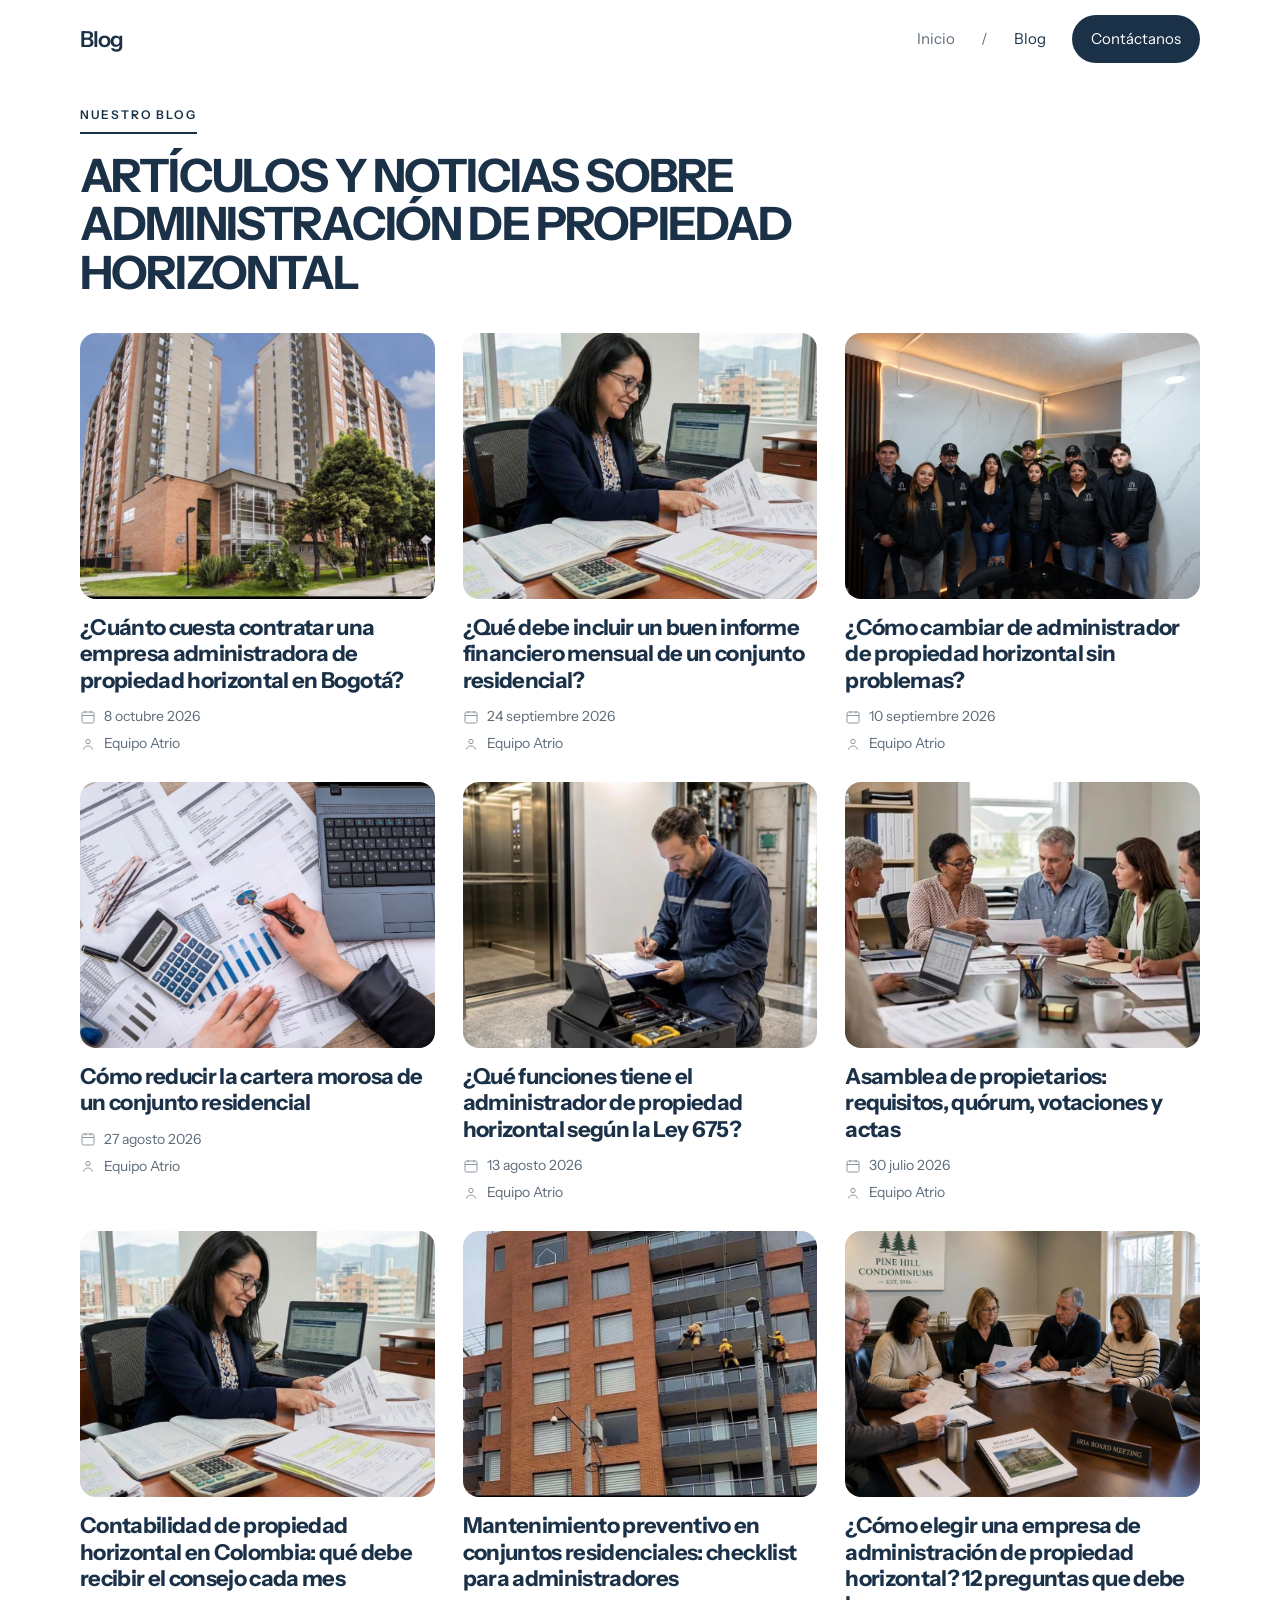
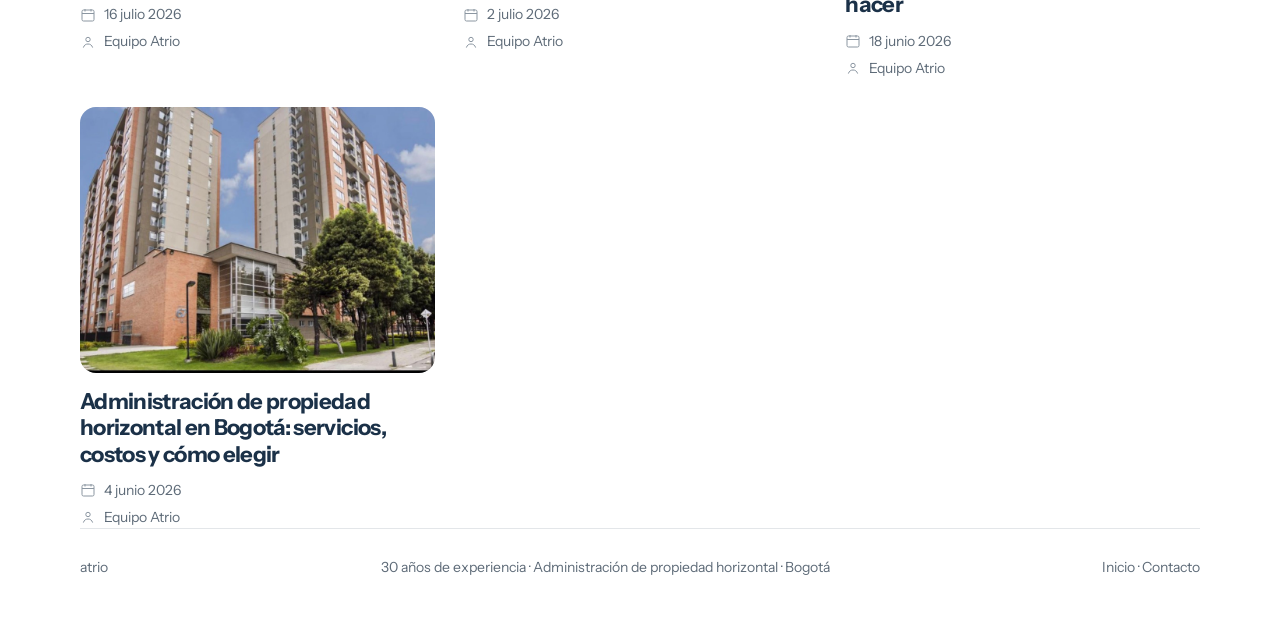
==== blog/index.html @ 2900a457 "Publica la landing comercial de Atrio." ====
<!doctype html>
<html lang="es">
	<head>
		<meta charset="utf-8" />
		<meta name="viewport" content="width=device-width, initial-scale=1" />
		<meta name="robots" content="noindex" />
		<meta
			name="description"
			content="Artículos de Atrio sobre administración y contabilidad de propiedad horizontal."
		/>
		<title>Blog — Atrio</title>
		<link rel="icon" href="../favicon.svg" />
		<link rel="preconnect" href="https://fonts.googleapis.com" />
		<link rel="preconnect" href="https://fonts.gstatic.com" crossorigin />
		<link
			href="https://fonts.googleapis.com/css2?family=Instrument+Sans:wght@400;500;600;700&family=Newsreader:opsz,wght@6..72,400;6..72,500&display=swap"
			rel="stylesheet"
		/>
		<link rel="stylesheet" href="../css/site.css" />
	</head>
	<body>
		<div class="shell">
			<header class="top">
				<div class="top-bar">
					<a class="mark" href="../index.html">Blog</a>
					<button class="nav-toggle" type="button" aria-expanded="false" aria-controls="nav">Menú</button>
				</div>
				<nav class="nav" id="nav" aria-label="Principal">
					<a href="../index.html">Inicio</a>
					<span aria-hidden="true">/</span>
					<a href="index.html" aria-current="page">Blog</a>
					<a class="btn btn-navy" href="../contacto.html">Contáctanos</a>
				</nav>
			</header>

			<p class="blog-kicker">Nuestro blog</p>
			<h1 class="blog-title">Artículos y noticias sobre administración de propiedad horizontal</h1>

			<div class="post-grid">
				<a class="post" href="cuanto-cuesta-administradora-bogota.html">
					<img src="../img/edificios.jpg" alt="Conjunto residencial en Bogotá" />
					<h2>¿Cuánto cuesta contratar una empresa administradora de propiedad horizontal en Bogotá?</h2>
					<p class="post-meta">
						<span>
							<svg width="16" height="16" viewBox="0 0 16 16" fill="none" aria-hidden="true"><rect x="2" y="3" width="12" height="11" rx="1.5" stroke="currentColor"/><path d="M2 6.5h12M5 2v2.5M11 2v2.5" stroke="currentColor"/></svg>
							8 octubre 2026
						</span>
						<span>
							<svg width="16" height="16" viewBox="0 0 16 16" fill="none" aria-hidden="true"><circle cx="8" cy="5.5" r="2.2" stroke="currentColor"/><path d="M3.5 13.2c.7-2.2 2.3-3.2 4.5-3.2s3.8 1 4.5 3.2" stroke="currentColor" stroke-linecap="round"/></svg>
							Equipo Atrio
						</span>
					</p>
				</a>
				<a class="post" href="informe-financiero-mensual.html">
					<img src="../img/contadora.jpg" alt="Revisión de estados financieros" />
					<h2>¿Qué debe incluir un buen informe financiero mensual de un conjunto residencial?</h2>
					<p class="post-meta">
						<span>
							<svg width="16" height="16" viewBox="0 0 16 16" fill="none" aria-hidden="true"><rect x="2" y="3" width="12" height="11" rx="1.5" stroke="currentColor"/><path d="M2 6.5h12M5 2v2.5M11 2v2.5" stroke="currentColor"/></svg>
							24 septiembre 2026
						</span>
						<span>
							<svg width="16" height="16" viewBox="0 0 16 16" fill="none" aria-hidden="true"><circle cx="8" cy="5.5" r="2.2" stroke="currentColor"/><path d="M3.5 13.2c.7-2.2 2.3-3.2 4.5-3.2s3.8 1 4.5 3.2" stroke="currentColor" stroke-linecap="round"/></svg>
							Equipo Atrio
						</span>
					</p>
				</a>
				<a class="post" href="cambiar-de-administrador.html">
					<img src="../equipo.jpg" alt="Equipo de Atrio" />
					<h2>¿Cómo cambiar de administrador de propiedad horizontal sin problemas?</h2>
					<p class="post-meta">
						<span>
							<svg width="16" height="16" viewBox="0 0 16 16" fill="none" aria-hidden="true"><rect x="2" y="3" width="12" height="11" rx="1.5" stroke="currentColor"/><path d="M2 6.5h12M5 2v2.5M11 2v2.5" stroke="currentColor"/></svg>
							10 septiembre 2026
						</span>
						<span>
							<svg width="16" height="16" viewBox="0 0 16 16" fill="none" aria-hidden="true"><circle cx="8" cy="5.5" r="2.2" stroke="currentColor"/><path d="M3.5 13.2c.7-2.2 2.3-3.2 4.5-3.2s3.8 1 4.5 3.2" stroke="currentColor" stroke-linecap="round"/></svg>
							Equipo Atrio
						</span>
					</p>
				</a>
				<a class="post" href="reducir-cartera-morosa.html">
					<img src="../img/cuentas.jpg" alt="Presupuesto, cartera y cuentas del conjunto" />
					<h2>Cómo reducir la cartera morosa de un conjunto residencial</h2>
					<p class="post-meta">
						<span>
							<svg width="16" height="16" viewBox="0 0 16 16" fill="none" aria-hidden="true"><rect x="2" y="3" width="12" height="11" rx="1.5" stroke="currentColor"/><path d="M2 6.5h12M5 2v2.5M11 2v2.5" stroke="currentColor"/></svg>
							27 agosto 2026
						</span>
						<span>
							<svg width="16" height="16" viewBox="0 0 16 16" fill="none" aria-hidden="true"><circle cx="8" cy="5.5" r="2.2" stroke="currentColor"/><path d="M3.5 13.2c.7-2.2 2.3-3.2 4.5-3.2s3.8 1 4.5 3.2" stroke="currentColor" stroke-linecap="round"/></svg>
							Equipo Atrio
						</span>
					</p>
				</a>
				<a class="post" href="funciones-del-administrador.html">
					<img src="../img/ascensor.jpg" alt="Seguimiento técnico de las zonas comunes" />
					<h2>¿Qué funciones tiene el administrador de propiedad horizontal según la Ley 675?</h2>
					<p class="post-meta">
						<span>
							<svg width="16" height="16" viewBox="0 0 16 16" fill="none" aria-hidden="true"><rect x="2" y="3" width="12" height="11" rx="1.5" stroke="currentColor"/><path d="M2 6.5h12M5 2v2.5M11 2v2.5" stroke="currentColor"/></svg>
							13 agosto 2026
						</span>
						<span>
							<svg width="16" height="16" viewBox="0 0 16 16" fill="none" aria-hidden="true"><circle cx="8" cy="5.5" r="2.2" stroke="currentColor"/><path d="M3.5 13.2c.7-2.2 2.3-3.2 4.5-3.2s3.8 1 4.5 3.2" stroke="currentColor" stroke-linecap="round"/></svg>
							Equipo Atrio
						</span>
					</p>
				</a>
				<a class="post" href="asamblea-de-propietarios.html">
					<img src="../img/consejo.jpg" alt="Reunión del consejo de administración" />
					<h2>Asamblea de propietarios: requisitos, quórum, votaciones y actas</h2>
					<p class="post-meta">
						<span>
							<svg width="16" height="16" viewBox="0 0 16 16" fill="none" aria-hidden="true"><rect x="2" y="3" width="12" height="11" rx="1.5" stroke="currentColor"/><path d="M2 6.5h12M5 2v2.5M11 2v2.5" stroke="currentColor"/></svg>
							30 julio 2026
						</span>
						<span>
							<svg width="16" height="16" viewBox="0 0 16 16" fill="none" aria-hidden="true"><circle cx="8" cy="5.5" r="2.2" stroke="currentColor"/><path d="M3.5 13.2c.7-2.2 2.3-3.2 4.5-3.2s3.8 1 4.5 3.2" stroke="currentColor" stroke-linecap="round"/></svg>
							Equipo Atrio
						</span>
					</p>
				</a>
				<a class="post" href="contabilidad-propiedad-horizontal.html">
					<img src="../img/contadora.jpg" alt="Contabilidad de la copropiedad" />
					<h2>Contabilidad de propiedad horizontal en Colombia: qué debe recibir el consejo cada mes</h2>
					<p class="post-meta">
						<span>
							<svg width="16" height="16" viewBox="0 0 16 16" fill="none" aria-hidden="true"><rect x="2" y="3" width="12" height="11" rx="1.5" stroke="currentColor"/><path d="M2 6.5h12M5 2v2.5M11 2v2.5" stroke="currentColor"/></svg>
							16 julio 2026
						</span>
						<span>
							<svg width="16" height="16" viewBox="0 0 16 16" fill="none" aria-hidden="true"><circle cx="8" cy="5.5" r="2.2" stroke="currentColor"/><path d="M3.5 13.2c.7-2.2 2.3-3.2 4.5-3.2s3.8 1 4.5 3.2" stroke="currentColor" stroke-linecap="round"/></svg>
							Equipo Atrio
						</span>
					</p>
				</a>
				<a class="post" href="mantenimiento-preventivo.html">
					<img src="../img/fachada.jpg" alt="Mantenimiento de la fachada de un conjunto" />
					<h2>Mantenimiento preventivo en conjuntos residenciales: checklist para administradores</h2>
					<p class="post-meta">
						<span>
							<svg width="16" height="16" viewBox="0 0 16 16" fill="none" aria-hidden="true"><rect x="2" y="3" width="12" height="11" rx="1.5" stroke="currentColor"/><path d="M2 6.5h12M5 2v2.5M11 2v2.5" stroke="currentColor"/></svg>
							2 julio 2026
						</span>
						<span>
							<svg width="16" height="16" viewBox="0 0 16 16" fill="none" aria-hidden="true"><circle cx="8" cy="5.5" r="2.2" stroke="currentColor"/><path d="M3.5 13.2c.7-2.2 2.3-3.2 4.5-3.2s3.8 1 4.5 3.2" stroke="currentColor" stroke-linecap="round"/></svg>
							Equipo Atrio
						</span>
					</p>
				</a>
				<a class="post" href="como-elegir-administradora.html">
					<img src="../img/asamblea.jpg" alt="Consejo revisando una propuesta de administración" />
					<h2>¿Cómo elegir una empresa de administración de propiedad horizontal? 12 preguntas que debe hacer</h2>
					<p class="post-meta">
						<span>
							<svg width="16" height="16" viewBox="0 0 16 16" fill="none" aria-hidden="true"><rect x="2" y="3" width="12" height="11" rx="1.5" stroke="currentColor"/><path d="M2 6.5h12M5 2v2.5M11 2v2.5" stroke="currentColor"/></svg>
							18 junio 2026
						</span>
						<span>
							<svg width="16" height="16" viewBox="0 0 16 16" fill="none" aria-hidden="true"><circle cx="8" cy="5.5" r="2.2" stroke="currentColor"/><path d="M3.5 13.2c.7-2.2 2.3-3.2 4.5-3.2s3.8 1 4.5 3.2" stroke="currentColor" stroke-linecap="round"/></svg>
							Equipo Atrio
						</span>
					</p>
				</a>
				<a class="post" href="administracion-en-bogota.html">
					<img src="../img/edificios.jpg" alt="Edificios de propiedad horizontal en Bogotá" />
					<h2>Administración de propiedad horizontal en Bogotá: servicios, costos y cómo elegir</h2>
					<p class="post-meta">
						<span>
							<svg width="16" height="16" viewBox="0 0 16 16" fill="none" aria-hidden="true"><rect x="2" y="3" width="12" height="11" rx="1.5" stroke="currentColor"/><path d="M2 6.5h12M5 2v2.5M11 2v2.5" stroke="currentColor"/></svg>
							4 junio 2026
						</span>
						<span>
							<svg width="16" height="16" viewBox="0 0 16 16" fill="none" aria-hidden="true"><circle cx="8" cy="5.5" r="2.2" stroke="currentColor"/><path d="M3.5 13.2c.7-2.2 2.3-3.2 4.5-3.2s3.8 1 4.5 3.2" stroke="currentColor" stroke-linecap="round"/></svg>
							Equipo Atrio
						</span>
					</p>
				</a>
			</div>

			<footer class="footer">
				<span>atrio</span>
				<span>30 años de experiencia · Administración de propiedad horizontal · Bogotá</span>
				<span><a href="../index.html">Inicio</a> · <a href="../contacto.html">Contacto</a></span>
			</footer>
		</div>
		<script src="../js/site.js"></script>
	</body>
</html>
---- css/site.css ----
:root {
	color-scheme: light;
	--white: #ffffff;
	--paper: #f6f7f8;
	--navy: #1b3148;
	--navy-soft: #3d5874;
	--ink: #1b3148;
	--muted: #5e6b78;
	--faint: #8b96a1;
	--line: rgba(27, 49, 72, 0.12);
	--line-strong: rgba(27, 49, 72, 0.22);
	--serif: "Newsreader", "Iowan Old Style", Georgia, serif;
	--sans: "Instrument Sans", "Avenir Next", "Segoe UI", sans-serif;
}

* {
	box-sizing: border-box;
}

html {
	scroll-behavior: smooth;
}

body {
	margin: 0;
	background: var(--white);
	color: var(--ink);
	font-family: var(--sans);
	font-size: 16px;
	line-height: 1.5;
	-webkit-font-smoothing: antialiased;
}

a {
	color: inherit;
	text-decoration: none;
}

button,
input,
select,
textarea {
	font: inherit;
	color: inherit;
}

::selection {
	background: #d5e0ea;
}

:focus-visible {
	outline: 2px solid var(--navy);
	outline-offset: 3px;
}

.shell {
	width: min(1120px, calc(100% - 48px));
	margin: 0 auto;
}

.mark {
	font-weight: 600;
	letter-spacing: -0.04em;
	font-size: 22px;
}

.eyebrow {
	display: inline-flex;
	align-items: center;
	gap: 8px;
	margin: 0;
	color: var(--navy-soft);
	font-size: 12px;
	font-weight: 500;
	letter-spacing: 0.14em;
	text-transform: uppercase;
}

.eyebrow::before {
	content: "";
	width: 7px;
	height: 7px;
	border-radius: 50%;
	background: var(--navy);
	flex: none;
}

.btn {
	display: inline-flex;
	align-items: center;
	justify-content: center;
	gap: 8px;
	height: 48px;
	padding: 0 18px;
	border-radius: 999px;
	border: 1px solid transparent;
	background: transparent;
	cursor: pointer;
	transition: transform 0.15s ease, background 0.15s ease;
}

.btn:hover {
	transform: translateY(-1px);
}

.btn-navy {
	background: var(--navy);
	color: var(--white);
}

.btn-navy:hover {
	background: #142536;
}

.btn-line {
	border-color: var(--line-strong);
	background: var(--white);
}

.btn-line:hover {
	background: var(--paper);
}

.top {
	display: flex;
	align-items: center;
	justify-content: space-between;
	gap: 24px;
	min-height: 78px;
}

.top-bar {
	display: flex;
	align-items: center;
	justify-content: space-between;
	gap: 16px;
}

.nav-toggle {
	display: none;
	height: 40px;
	padding: 0 14px;
	border-radius: 999px;
	border: 1px solid var(--line-strong);
	background: var(--white);
	cursor: pointer;
}

.nav {
	display: flex;
	align-items: center;
	gap: 26px;
	color: var(--muted);
	font-size: 15px;
}

.nav a:hover,
.nav a[aria-current="page"] {
	color: var(--navy);
}

.hero {
	display: grid;
	grid-template-columns: 1.12fr 0.88fr;
	gap: 64px;
	align-items: end;
	padding: 36px 0 72px;
}

h1,
.section-title,
.page-title {
	font-family: var(--serif);
	font-weight: 400;
	letter-spacing: -0.03em;
}

h1 {
	margin: 18px 0 0;
	font-size: clamp(40px, 4.6vw, 64px);
	line-height: 0.94;
}

h1 span,
.section-title span {
	color: var(--navy-soft);
}

.lede,
.section-copy {
	color: var(--muted);
}

.lede {
	max-width: 38rem;
	margin: 22px 0 0;
	font-size: 18px;
}

.actions {
	display: flex;
	flex-wrap: wrap;
	gap: 10px;
	margin-top: 28px;
}

.month {
	background: var(--paper);
	border: 1px solid var(--line);
	border-radius: 28px;
	padding: 22px 22px 10px;
}

.month-kicker {
	margin: 0;
	color: var(--faint);
	font-size: 12px;
	letter-spacing: 0.12em;
	text-transform: uppercase;
}

.month h2 {
	margin: 10px 0 0;
	font-family: var(--serif);
	font-size: 34px;
	font-weight: 400;
	letter-spacing: -0.03em;
}

.month-line {
	margin: 8px 0 0;
	color: var(--muted);
}

.month ul {
	list-style: none;
	margin: 18px 0 0;
	padding: 0;
}

.month li {
	display: flex;
	justify-content: space-between;
	gap: 16px;
	padding: 14px 2px;
	border-top: 1px solid var(--line);
}

.month li span {
	color: var(--muted);
}

.month li b {
	font-weight: 500;
}

.month small {
	display: block;
	padding: 8px 2px 12px;
	color: var(--faint);
	font-size: 13px;
}

.principles {
	display: grid;
	grid-template-columns: repeat(4, 1fr);
	border-top: 1px solid var(--line);
}

.principles article {
	padding: 22px 22px 8px 0;
}

.principles article + article {
	padding-left: 22px;
	border-left: 1px solid var(--line);
}

.principles h2 {
	margin: 0;
	font-size: 16px;
	font-weight: 500;
}

.principles p {
	margin: 8px 0 0;
	color: var(--muted);
	font-size: 14px;
}

.band {
	padding: 88px 0;
	border-top: 1px solid var(--line);
}

.band-tight {
	padding: 0 0 72px;
	border-top: 0;
}

.section-title {
	max-width: 20ch;
	margin: 14px 0 0;
	font-size: clamp(36px, 4vw, 56px);
	line-height: 1;
}

.section-copy {
	max-width: 38rem;
	margin: 16px 0 0;
	font-size: 17px;
}

.flush {
	margin-top: 0;
}

.cols {
	display: grid;
	grid-template-columns: repeat(3, 1fr);
	gap: 28px;
	margin-top: 48px;
}

.cols article,
.scope article {
	padding-top: 18px;
	border-top: 1px solid var(--navy);
}

.cols h3,
.scope h3,
.steps h3,
.roles h3 {
	margin: 0 0 8px;
	font-size: 18px;
	font-weight: 500;
}

.cols p,
.scope p,
.steps p,
.roles p,
.faq p,
.note-card p {
	margin: 0;
	color: var(--muted);
}

.cols strong {
	color: var(--ink);
	font-weight: 700;
}

.scope {
	display: grid;
	grid-template-columns: 1fr 1fr;
	gap: 48px;
	margin-top: 48px;
}

.scope ul {
	margin: 0;
	padding: 0;
	list-style: none;
}

.scope li {
	padding: 12px 0;
	border-bottom: 1px solid var(--line);
}

.preview {
	display: grid;
	grid-template-columns: 0.82fr 1.18fr;
	gap: 48px;
	align-items: center;
}

.board {
	background: var(--paper);
	border: 1px solid var(--line);
	border-radius: 28px;
	padding: 22px;
}

.board-row {
	display: flex;
	justify-content: space-between;
	gap: 16px;
	padding: 16px 4px;
	border-top: 1px solid var(--line);
}

.board-row:first-child {
	border-top: 0;
	padding-top: 4px;
}

.board-row strong {
	display: block;
	font-weight: 500;
}

.board-row span {
	color: var(--muted);
	font-size: 14px;
}

.steps {
	display: grid;
	grid-template-columns: repeat(3, 1fr);
	gap: 28px;
	margin-top: 42px;
}

.steps article span,
.roles article span {
	display: block;
	margin-bottom: 12px;
	font-family: var(--serif);
	font-size: 28px;
	color: var(--navy-soft);
}

.team {
	display: grid;
	grid-template-columns: 0.78fr 1.22fr;
	gap: 48px;
	align-items: center;
	margin-top: 42px;
}

.team-frame {
	position: relative;
	min-height: 440px;
	border-radius: 28px;
	overflow: hidden;
	background: var(--paper);
	border: 1px solid var(--line);
}

.team-frame img {
	display: none;
	width: 100%;
	height: 100%;
	object-fit: cover;
	position: absolute;
	inset: 0;
}

.team-frame.is-ready img {
	display: block;
}

.team-frame.is-ready .team-hold {
	display: none;
}

.team-hold {
	min-height: 440px;
	display: grid;
	grid-template-rows: 1fr auto;
	align-items: center;
	justify-items: center;
	padding: 28px;
	color: var(--navy);
}

.court {
	width: min(100%, 280px);
	height: auto;
	color: var(--navy-soft);
	opacity: 0.85;
}

.team-hold p {
	justify-self: start;
	margin: 0;
	padding: 8px 14px;
	border-radius: 999px;
	background: var(--white);
	border: 1px solid var(--line);
	font-size: 14px;
}

.team figcaption {
	margin-top: 12px;
	color: var(--faint);
	font-size: 13px;
}

.roles {
	display: grid;
	grid-template-columns: repeat(3, 1fr);
	gap: 28px;
	margin-top: 36px;
}

.faq {
	margin-top: 12px;
}

.faq-item {
	border-top: 1px solid var(--line);
}

.faq-item:last-child {
	border-bottom: 1px solid var(--line);
}

.faq-item button {
	display: flex;
	width: 100%;
	justify-content: space-between;
	gap: 24px;
	padding: 22px 0;
	border: 0;
	background: transparent;
	text-align: left;
	cursor: pointer;
	font-size: 22px;
	font-family: var(--serif);
}

.faq-item p {
	display: none;
	margin: -6px 0 22px;
	max-width: 42rem;
}

.faq-item.is-open p {
	display: block;
}

.notes {
	display: grid;
	grid-template-columns: 1fr 1fr;
	gap: 28px;
	margin-top: 42px;
}

.note-card {
	display: flex;
	flex-direction: column;
	gap: 12px;
	min-height: 220px;
	padding: 22px;
	border-radius: 28px;
	background: var(--paper);
	border: 1px solid var(--line);
}

.note-card strong {
	font-family: var(--serif);
	font-size: 30px;
	font-weight: 400;
	letter-spacing: -0.03em;
	line-height: 1.05;
}

.note-card span {
	margin-top: auto;
	font-size: 14px;
	color: var(--navy);
}

.close {
	background: var(--navy);
	color: var(--white);
	border-top: 0;
}

.close .eyebrow {
	color: #c5d2de;
}

.close .eyebrow::before {
	background: #d5e2ee;
}

.close .section-title,
.close .section-copy {
	color: var(--white);
}

.close .section-copy {
	color: #c5d2de;
}

.close .btn-line {
	color: var(--navy);
}

.footer {
	display: flex;
	justify-content: space-between;
	gap: 24px;
	flex-wrap: wrap;
	padding: 28px 0 40px;
	color: var(--muted);
	font-size: 14px;
	border-top: 1px solid var(--line);
}

.footer a:hover {
	color: var(--navy);
}

.page-head {
	padding: 28px 0 12px;
}

.page-title {
	max-width: 16ch;
	margin: 14px 0 0;
	font-size: clamp(44px, 5vw, 68px);
	line-height: 0.98;
}

.tabs {
	display: flex;
	flex-wrap: wrap;
	gap: 8px 36px;
	margin-top: 36px;
	border-bottom: 1px solid var(--line);
}

.tabs a,
.tabs button {
	appearance: none;
	width: auto;
	text-align: left;
	margin-bottom: -1px;
	padding: 16px 0 18px;
	border: 0;
	border-bottom: 2px solid transparent;
	background: transparent;
	color: var(--muted);
	cursor: pointer;
	font-size: 16px;
}

.tabs a[aria-current="page"],
.tabs button[aria-selected="true"] {
	color: var(--navy);
	border-bottom-color: var(--navy);
}

.tab-panel {
	display: none;
	padding: 32px 0 8px;
	max-width: 40rem;
}

.tab-panel.is-open {
	display: block;
}

.tab-panel h2 {
	margin: 0 0 12px;
	font-family: var(--serif);
	font-weight: 400;
	font-size: clamp(32px, 4vw, 46px);
	letter-spacing: -0.03em;
	line-height: 1.02;
}

.prose {
	max-width: 40rem;
	padding-bottom: 24px;
}

.prose p,
.prose li {
	color: var(--muted);
	font-size: 17px;
}

.prose h2 {
	margin: 36px 0 8px;
	font-size: 22px;
	font-weight: 500;
}

.prose ul,
.prose ol {
	margin: 12px 0 0;
	padding-left: 1.2rem;
}

.prose li + li {
	margin-top: 8px;
}

.byline {
	margin: 18px 0 0;
	color: var(--faint);
	font-size: 14px;
}

.contact {
	display: grid;
	grid-template-columns: 0.85fr 1.15fr;
	gap: 56px;
	align-items: start;
	padding-bottom: 72px;
}

.contact-form {
	display: grid;
	gap: 14px;
	padding: 22px;
	border-radius: 28px;
	background: var(--paper);
	border: 1px solid var(--line);
}

label {
	display: grid;
	gap: 6px;
	font-size: 14px;
}

label span {
	color: var(--navy-soft);
}

input,
select,
textarea {
	width: 100%;
	padding: 12px 14px;
	border-radius: 14px;
	border: 1px solid var(--line-strong);
	background: var(--white);
}

textarea {
	min-height: 140px;
	resize: vertical;
}

.form-row {
	display: grid;
	grid-template-columns: 1fr 1fr;
	gap: 14px;
}

.form-note {
	margin: 0;
	color: var(--navy);
	font-size: 15px;
}

.form-note a {
	text-decoration: underline;
	text-underline-offset: 3px;
}

.call {
	margin-top: 22px;
}

.office {
	list-style: none;
	margin: 28px 0 0;
	padding: 0;
}

.office li {
	display: grid;
	gap: 4px;
	padding: 14px 0;
	border-top: 1px solid var(--line);
}

.office li:last-child {
	border-bottom: 1px solid var(--line);
}

.office span {
	color: var(--faint);
	font-size: 12px;
	font-weight: 500;
	letter-spacing: 0.12em;
	text-transform: uppercase;
}

.office a {
	font-weight: 500;
}

.office a:hover {
	color: var(--navy-soft);
}

.team-split {
	display: grid;
	grid-template-columns: 0.82fr 1.18fr;
	gap: 48px;
	align-items: center;
	margin-top: 36px;
}

.team-split .team-photo {
	margin: 0;
	overflow: hidden;
	border-radius: 28px;
	border: 1px solid var(--line);
	line-height: 0;
}

.team-split .team-photo img {
	display: block;
	width: 100%;
	height: 360px;
	object-fit: cover;
	object-position: center 22%;
}

.team-split .roles {
	margin-top: 0;
	align-content: center;
}

.blog-kicker {
	display: inline-block;
	margin: 28px 0 0;
	padding-bottom: 8px;
	border-bottom: 2px solid var(--navy);
	color: var(--navy);
	font-size: 12px;
	font-weight: 600;
	letter-spacing: 0.16em;
	text-transform: uppercase;
}

.blog-title {
	max-width: 18em;
	margin: 18px 0 36px;
	font-family: var(--sans);
	font-size: clamp(32px, 4.2vw, 46px);
	font-weight: 700;
	letter-spacing: -0.04em;
	line-height: 1.05;
	text-transform: uppercase;
}

.post-grid {
	display: grid;
	grid-template-columns: repeat(3, 1fr);
	gap: 28px;
	margin-top: 8px;
}

.post {
	display: flex;
	flex-direction: column;
	min-width: 0;
}

.post img {
	width: 100%;
	aspect-ratio: 4 / 3;
	object-fit: cover;
	object-position: center 28%;
	border-radius: 16px;
	background: var(--paper);
}

.post h2,
.post h3 {
	margin: 16px 0 12px;
	font-family: var(--sans);
	font-size: 22px;
	font-weight: 700;
	letter-spacing: -0.03em;
	line-height: 1.2;
}

.post-meta {
	display: grid;
	gap: 6px;
	margin: 0;
	color: var(--muted);
	font-size: 14px;
}

.post-meta span {
	display: flex;
	align-items: center;
	gap: 8px;
}

.post-meta svg {
	flex: none;
	color: var(--faint);
}

.article-title {
	max-width: 18em;
	margin: 14px 0 0;
	font-family: var(--serif);
	font-weight: 400;
	font-size: clamp(34px, 4vw, 52px);
	letter-spacing: -0.03em;
	line-height: 1.05;
}

.article-cover {
	margin: 28px 0 4px;
	overflow: hidden;
	border-radius: 20px;
	line-height: 0;
}

.article-cover img {
	display: block;
	width: 100%;
	height: 360px;
	object-fit: cover;
	object-position: center 30%;
}

.article-meta {
	display: flex;
	flex-wrap: wrap;
	gap: 8px 18px;
	margin: 14px 0 0;
	color: var(--muted);
	font-size: 14px;
}

.article-layout {
	display: grid;
	grid-template-columns: minmax(0, 1.55fr) minmax(240px, 0.85fr);
	gap: 48px;
	align-items: start;
	padding-bottom: 28px;
}

.article-layout .prose {
	max-width: none;
}

.more-posts {
	position: sticky;
	top: 24px;
	display: grid;
	gap: 16px;
	padding-top: 28px;
}

.more-kicker {
	margin: 0;
	color: var(--navy);
	font-size: 12px;
	font-weight: 600;
	letter-spacing: 0.16em;
	text-transform: uppercase;
}

.more-post {
	display: grid;
	grid-template-columns: 92px minmax(0, 1fr);
	gap: 12px;
	align-items: center;
}

.more-post img {
	width: 92px;
	height: 72px;
	object-fit: cover;
	object-position: center 28%;
	border-radius: 12px;
	background: var(--paper);
}

.more-post strong {
	display: block;
	font-size: 15px;
	font-weight: 700;
	letter-spacing: -0.02em;
	line-height: 1.25;
}

.more-post small {
	display: block;
	margin-top: 4px;
	color: var(--faint);
	font-size: 13px;
}

.more-post:hover strong {
	color: var(--navy-soft);
}

@media (max-width: 860px) {
	.shell {
		width: min(100% - 32px, 1120px);
	}

	.nav-toggle {
		display: inline-flex;
	}

	.top {
		flex-direction: column;
		align-items: stretch;
		padding: 16px 0;
	}

	.top-bar {
		width: 100%;
	}

	.nav {
		display: none;
		flex-direction: column;
		align-items: flex-start;
		gap: 14px;
		padding: 8px 0 12px;
	}

	.top.is-open .nav {
		display: flex;
	}

	.hero,
	.cols,
	.scope,
	.preview,
	.steps,
	.team,
	.team-split,
	.roles,
	.notes,
	.principles,
	.contact,
	.form-row,
	.post-grid,
	.article-layout {
		grid-template-columns: 1fr;
	}

	.more-posts {
		position: static;
		padding-top: 12px;
	}

	.tabs {
		flex-direction: column;
		gap: 0;
	}

	.principles article + article {
		padding-left: 0;
		border-left: 0;
		border-top: 1px solid var(--line);
	}

	.section-title,
	.page-title {
		max-width: none;
	}

	.team-frame,
	.team-hold {
		min-height: 320px;
	}

	.footer {
		flex-direction: column;
	}
}

@media (prefers-reduced-motion: reduce) {
	html {
		scroll-behavior: auto;
	}

	* {
		transition: none !important;
	}
}
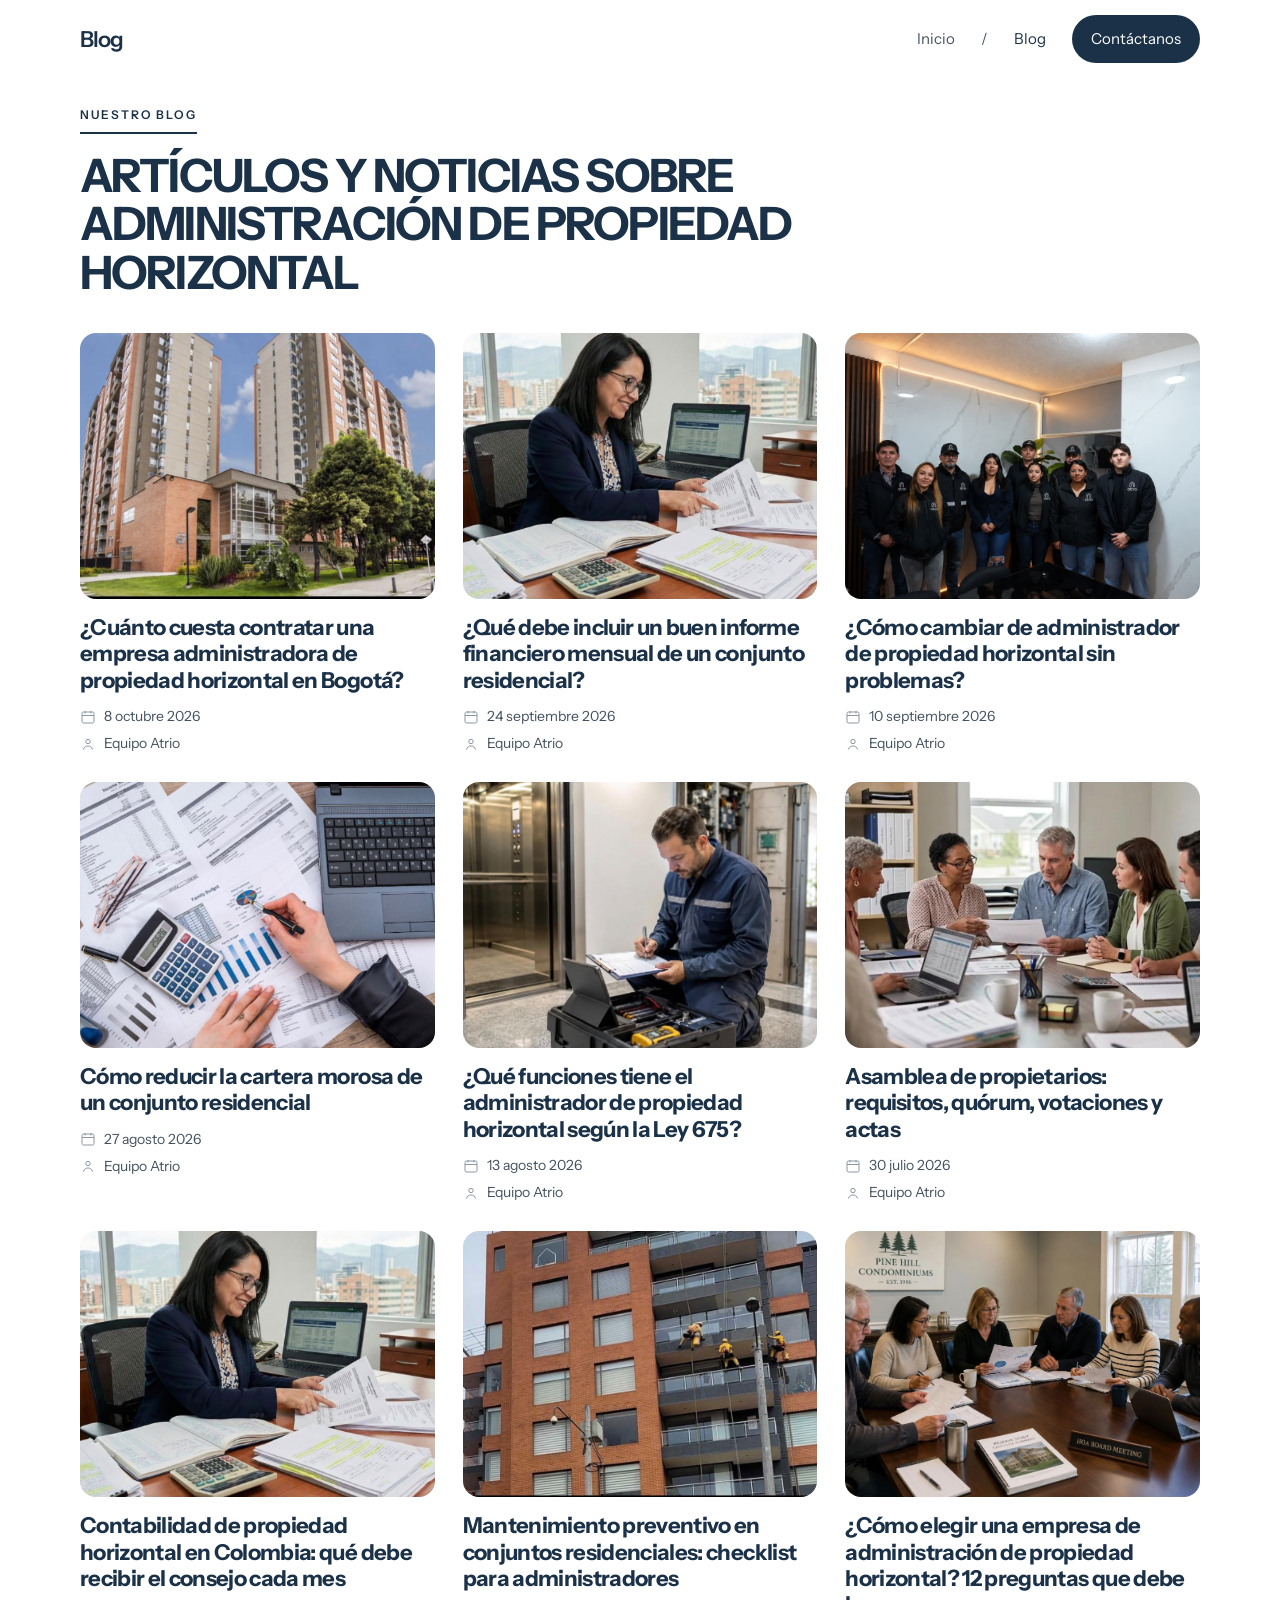
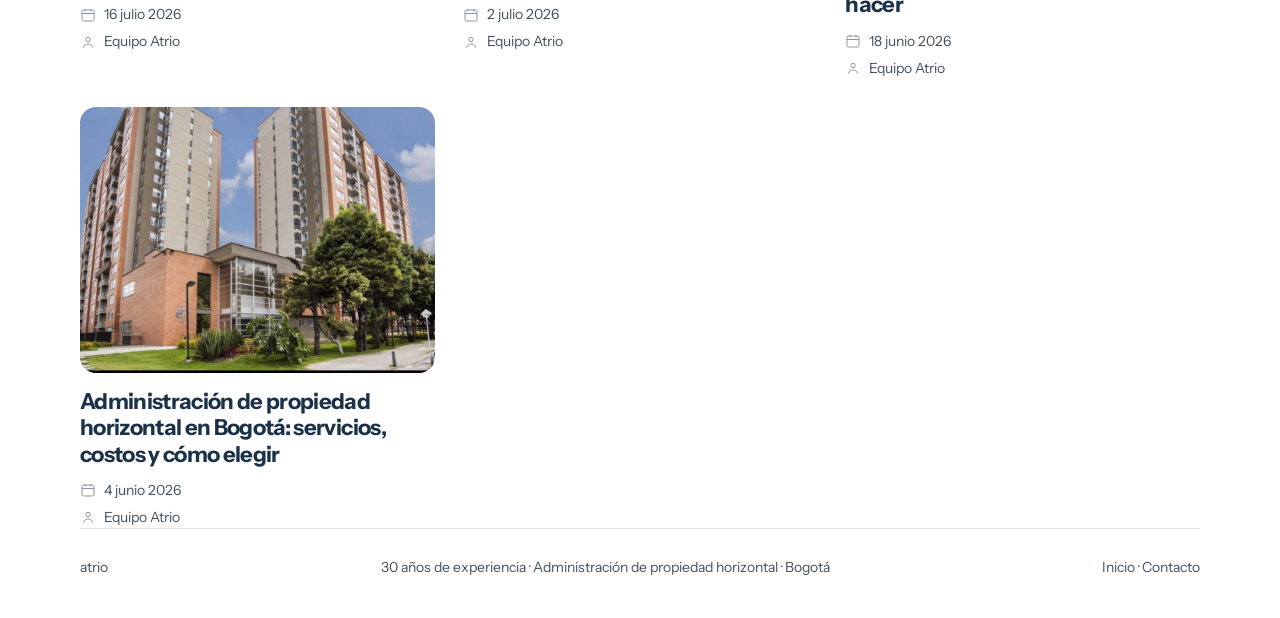
==== commit 552d49ba: "Aclara la propuesta y deja el sitio listo para que Google lo indexe." ====
--- a/blog/index.html
+++ b/blog/index.html
@@ -3,13 +3,17 @@
 	<head>
 		<meta charset="utf-8" />
 		<meta name="viewport" content="width=device-width, initial-scale=1" />
-		<meta name="robots" content="noindex" />
 		<meta
 			name="description"
 			content="Artículos de Atrio sobre administración y contabilidad de propiedad horizontal."
 		/>
 		<title>Blog — Atrio</title>
-		<link rel="icon" href="../favicon.svg" />
+		<meta property="og:type" content="article" />
+		<meta property="og:title" content="Blog — Atrio" />
+		<meta property="og:description" content="Artículos de Atrio sobre administración y contabilidad de propiedad horizontal." />
+		<meta property="og:url" content="https://adminatrio.com/blog/" />
+		<link rel="canonical" href="https://adminatrio.com/blog/" />
+		<link rel="icon" href="../favicon.svg?v=2" />
 		<link rel="preconnect" href="https://fonts.googleapis.com" />
 		<link rel="preconnect" href="https://fonts.gstatic.com" crossorigin />
 		<link
@@ -52,7 +56,7 @@
 					</p>
 				</a>
 				<a class="post" href="informe-financiero-mensual.html">
-					<img src="../img/contadora.jpg" alt="Revisión de estados financieros" />
+					<img loading="lazy" decoding="async" src="../img/contadora.jpg" alt="Revisión de estados financieros" />
 					<h2>¿Qué debe incluir un buen informe financiero mensual de un conjunto residencial?</h2>
 					<p class="post-meta">
 						<span>
@@ -66,7 +70,7 @@
 					</p>
 				</a>
 				<a class="post" href="cambiar-de-administrador.html">
-					<img src="../equipo.jpg" alt="Equipo de Atrio" />
+					<img loading="lazy" decoding="async" src="../equipo.jpg" alt="Equipo de Atrio" />
 					<h2>¿Cómo cambiar de administrador de propiedad horizontal sin problemas?</h2>
 					<p class="post-meta">
 						<span>
@@ -80,7 +84,7 @@
 					</p>
 				</a>
 				<a class="post" href="reducir-cartera-morosa.html">
-					<img src="../img/cuentas.jpg" alt="Presupuesto, cartera y cuentas del conjunto" />
+					<img loading="lazy" decoding="async" src="../img/cuentas.jpg" alt="Presupuesto, cartera y cuentas del conjunto" />
 					<h2>Cómo reducir la cartera morosa de un conjunto residencial</h2>
 					<p class="post-meta">
 						<span>
@@ -94,7 +98,7 @@
 					</p>
 				</a>
 				<a class="post" href="funciones-del-administrador.html">
-					<img src="../img/ascensor.jpg" alt="Seguimiento técnico de las zonas comunes" />
+					<img loading="lazy" decoding="async" src="../img/ascensor.jpg" alt="Seguimiento técnico de las zonas comunes" />
 					<h2>¿Qué funciones tiene el administrador de propiedad horizontal según la Ley 675?</h2>
 					<p class="post-meta">
 						<span>
@@ -108,7 +112,7 @@
 					</p>
 				</a>
 				<a class="post" href="asamblea-de-propietarios.html">
-					<img src="../img/consejo.jpg" alt="Reunión del consejo de administración" />
+					<img loading="lazy" decoding="async" src="../img/consejo.jpg" alt="Reunión del consejo de administración" />
 					<h2>Asamblea de propietarios: requisitos, quórum, votaciones y actas</h2>
 					<p class="post-meta">
 						<span>
@@ -122,7 +126,7 @@
 					</p>
 				</a>
 				<a class="post" href="contabilidad-propiedad-horizontal.html">
-					<img src="../img/contadora.jpg" alt="Contabilidad de la copropiedad" />
+					<img loading="lazy" decoding="async" src="../img/contadora.jpg" alt="Contabilidad de la copropiedad" />
 					<h2>Contabilidad de propiedad horizontal en Colombia: qué debe recibir el consejo cada mes</h2>
 					<p class="post-meta">
 						<span>
@@ -136,7 +140,7 @@
 					</p>
 				</a>
 				<a class="post" href="mantenimiento-preventivo.html">
-					<img src="../img/fachada.jpg" alt="Mantenimiento de la fachada de un conjunto" />
+					<img loading="lazy" decoding="async" src="../img/fachada.jpg" alt="Mantenimiento de la fachada de un conjunto" />
 					<h2>Mantenimiento preventivo en conjuntos residenciales: checklist para administradores</h2>
 					<p class="post-meta">
 						<span>
@@ -150,7 +154,7 @@
 					</p>
 				</a>
 				<a class="post" href="como-elegir-administradora.html">
-					<img src="../img/asamblea.jpg" alt="Consejo revisando una propuesta de administración" />
+					<img loading="lazy" decoding="async" src="../img/asamblea.jpg" alt="Consejo revisando una propuesta de administración" />
 					<h2>¿Cómo elegir una empresa de administración de propiedad horizontal? 12 preguntas que debe hacer</h2>
 					<p class="post-meta">
 						<span>
@@ -164,7 +168,7 @@
 					</p>
 				</a>
 				<a class="post" href="administracion-en-bogota.html">
-					<img src="../img/edificios.jpg" alt="Edificios de propiedad horizontal en Bogotá" />
+					<img loading="lazy" decoding="async" src="../img/edificios.jpg" alt="Edificios de propiedad horizontal en Bogotá" />
 					<h2>Administración de propiedad horizontal en Bogotá: servicios, costos y cómo elegir</h2>
 					<p class="post-meta">
 						<span>
--- a/css/site.css
+++ b/css/site.css
@@ -5,7 +5,7 @@
 	--navy: #1b3148;
 	--navy-soft: #3d5874;
 	--ink: #1b3148;
-	--muted: #5e6b78;
+	--muted: #44525f;
 	--faint: #8b96a1;
 	--line: rgba(27, 49, 72, 0.12);
 	--line-strong: rgba(27, 49, 72, 0.22);
@@ -177,8 +177,8 @@
 
 h1 {
 	margin: 18px 0 0;
-	font-size: clamp(40px, 4.6vw, 64px);
-	line-height: 0.94;
+	font-size: clamp(36px, 4.2vw, 58px);
+	line-height: 1.02;
 }
 
 h1 span,
@@ -202,6 +202,13 @@
 	flex-wrap: wrap;
 	gap: 10px;
 	margin-top: 28px;
+}
+
+.hint {
+	margin: 14px 0 0;
+	max-width: 36rem;
+	color: var(--muted);
+	font-size: 14px;
 }
 
 .month {
@@ -512,7 +519,9 @@
 .faq-item button {
 	display: flex;
 	width: 100%;
+	min-height: 48px;
 	justify-content: space-between;
+	align-items: center;
 	gap: 24px;
 	padding: 22px 0;
 	border: 0;
@@ -736,6 +745,29 @@
 	background: var(--white);
 }
 
+.consent {
+	display: flex;
+	align-items: flex-start;
+	gap: 10px;
+	color: var(--muted);
+	font-size: 14px;
+}
+
+.consent input {
+	width: 18px;
+	height: 18px;
+	margin-top: 3px;
+	padding: 0;
+	accent-color: var(--navy);
+}
+
+.call {
+	display: flex;
+	flex-wrap: wrap;
+	gap: 10px;
+	margin-top: 22px;
+}
+
 textarea {
 	min-height: 140px;
 	resize: vertical;
@@ -747,18 +779,40 @@
 	gap: 14px;
 }
 
-.form-note {
+.sent-dialog {
+	width: min(440px, calc(100% - 32px));
+	margin: auto;
+	padding: 28px;
+	border: 0;
+	border-radius: 28px;
+	background: var(--white);
+	color: var(--ink);
+	box-shadow: 0 24px 60px rgba(27, 49, 72, 0.18);
+}
+
+.sent-dialog::backdrop {
+	background: rgba(27, 49, 72, 0.46);
+}
+
+.sent-dialog h2 {
+	margin: 12px 0;
+	font-family: var(--serif);
+	font-weight: 400;
+	font-size: clamp(32px, 4vw, 42px);
+	letter-spacing: -0.03em;
+	line-height: 1.05;
+}
+
+.sent-dialog p:not(.eyebrow) {
 	margin: 0;
-	color: var(--navy);
-	font-size: 15px;
-}
-
-.form-note a {
-	text-decoration: underline;
-	text-underline-offset: 3px;
-}
-
-.call {
+	color: var(--muted);
+	font-size: 17px;
+}
+
+.sent-actions {
+	display: flex;
+	flex-wrap: wrap;
+	gap: 10px;
 	margin-top: 22px;
 }
 
@@ -1049,6 +1103,12 @@
 		padding-top: 12px;
 	}
 
+	.team-split .team-photo img {
+		height: auto;
+		aspect-ratio: 3 / 2;
+		object-position: center 18%;
+	}
+
 	.tabs {
 		flex-direction: column;
 		gap: 0;
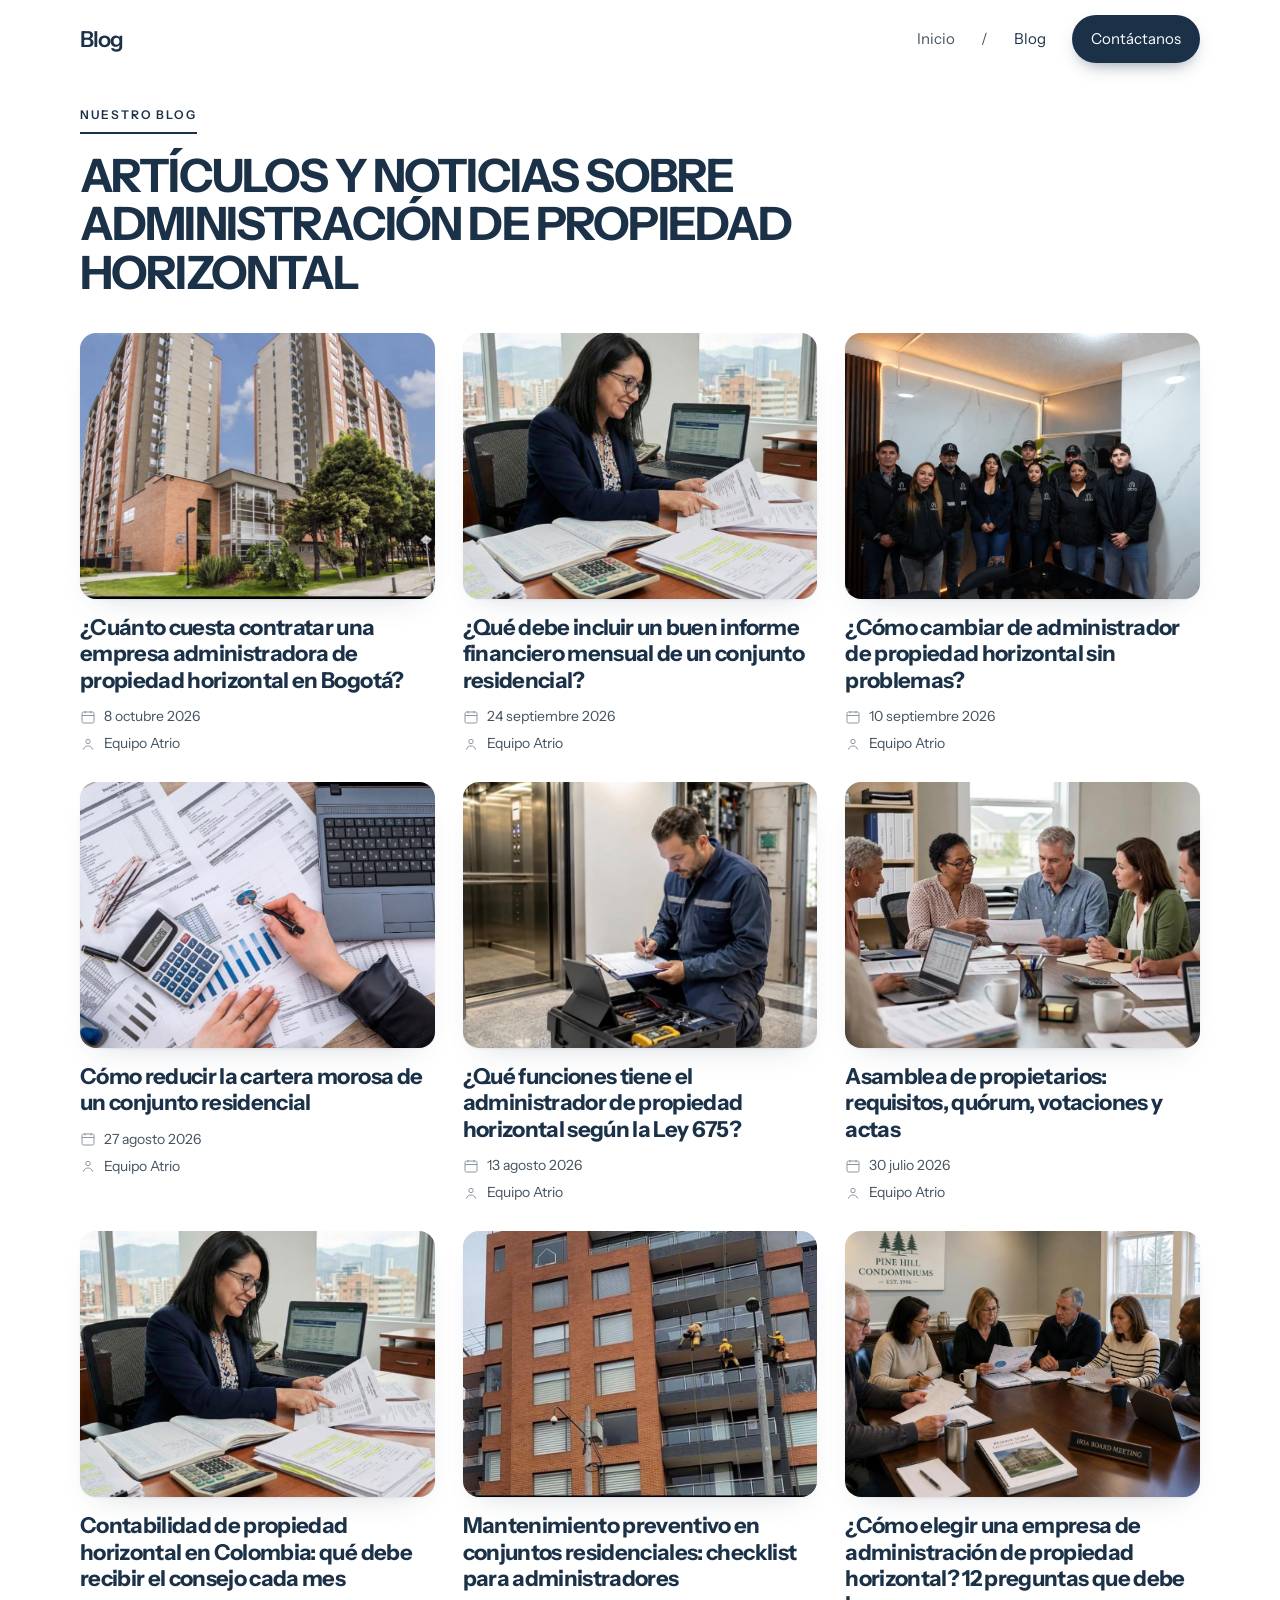
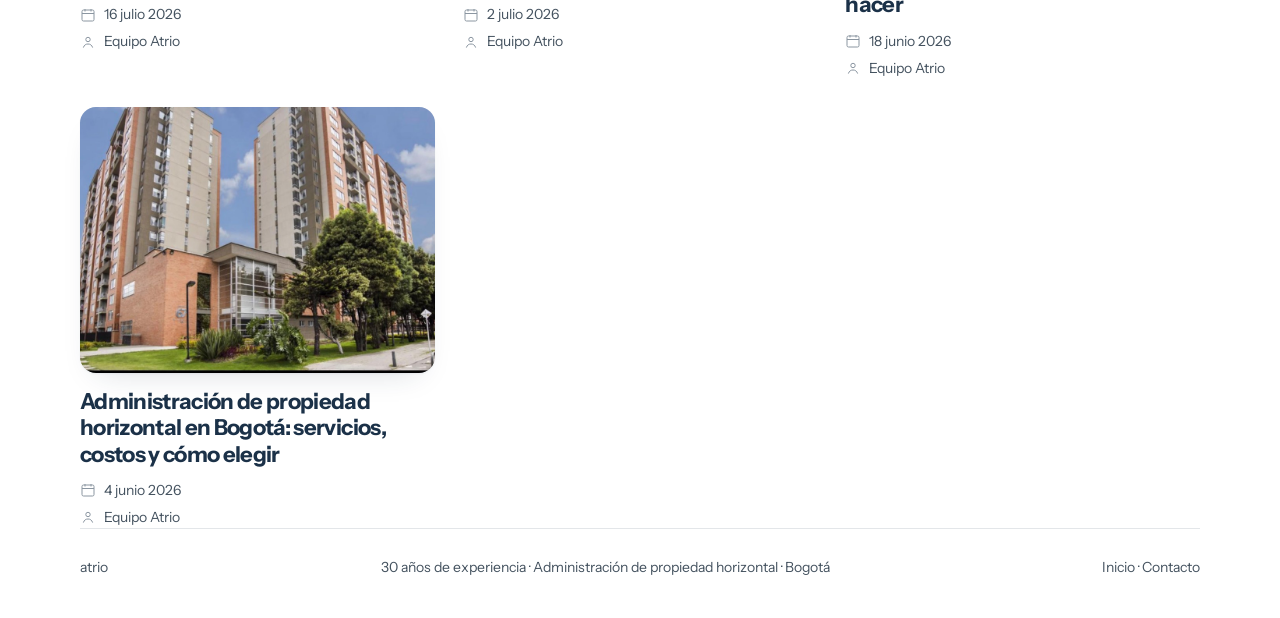
==== commit e44dcace: "Mejora visual: tarjetas, profundidad, secciones alternadas y barra de contacto en móvil" ====
--- a/blog/index.html
+++ b/blog/index.html
@@ -22,7 +22,7 @@
 		/>
 		<link rel="stylesheet" href="../css/site.css" />
 	</head>
-	<body>
+	<body class="has-cta">
 		<div class="shell">
 			<header class="top">
 				<div class="top-bar">
@@ -189,6 +189,11 @@
 				<span><a href="../index.html">Inicio</a> · <a href="../contacto.html">Contacto</a></span>
 			</footer>
 		</div>
+		<nav class="mobile-cta" aria-label="Contacto rápido">
+			<a class="mc-call" href="tel:+573142192278">Llamar</a>
+			<a class="mc-wa" href="https://wa.me/573142192278?text=Hola%2C%20quiero%20una%20propuesta%20de%20administraci%C3%B3n%20para%20mi%20conjunto.">WhatsApp</a>
+			<a class="mc-main" href="../contacto.html">Solicitar propuesta</a>
+		</nav>
 		<script src="../js/site.js"></script>
 	</body>
 </html>
--- a/css/site.css
+++ b/css/site.css
@@ -382,6 +382,64 @@
 	grid-template-columns: 0.82fr 1.18fr;
 	gap: 48px;
 	align-items: center;
+}
+
+.glance {
+	padding: 28px;
+	border-radius: 28px;
+	background: var(--paper);
+	border: 1px solid var(--line);
+}
+
+.glance h3 {
+	margin: 10px 0 18px;
+	font-family: var(--serif);
+	font-size: clamp(28px, 3vw, 36px);
+	font-weight: 400;
+	letter-spacing: -0.03em;
+	line-height: 1.05;
+}
+
+.glance-grid {
+	display: grid;
+	grid-template-columns: 1fr 1fr;
+	gap: 12px;
+}
+
+.glance-grid article {
+	padding: 16px;
+	border-radius: 16px;
+	background: var(--white);
+	border: 1px solid var(--line);
+}
+
+.glance-grid span {
+	display: block;
+	color: var(--muted);
+	font-size: 12px;
+	font-weight: 600;
+	letter-spacing: 0.08em;
+	text-transform: uppercase;
+}
+
+.glance-grid strong {
+	display: block;
+	margin-top: 8px;
+	font-size: 26px;
+	letter-spacing: -0.04em;
+}
+
+.glance-budget {
+	margin: 14px 0 0;
+	color: var(--muted);
+	font-size: 15px;
+}
+
+.glance-budget b {
+	display: block;
+	margin-bottom: 4px;
+	color: var(--ink);
+	font-weight: 600;
 }
 
 .board {
@@ -1109,6 +1167,10 @@
 		object-position: center 18%;
 	}
 
+	.glance-grid strong {
+		font-size: 22px;
+	}
+
 	.tabs {
 		flex-direction: column;
 		gap: 0;
@@ -1135,6 +1197,397 @@
 	}
 }
 
+/* ---------- Capa visual: tarjetas, profundidad y secciones alternadas ---------- */
+
+:root {
+	--ok: #1f7a4d;
+	--ok-bg: #e4f3ea;
+	--bad: #a3322a;
+	--lift: 0 1px 2px rgba(27, 49, 72, 0.05), 0 14px 30px -18px rgba(27, 49, 72, 0.22);
+	--lift-strong: 0 1px 2px rgba(27, 49, 72, 0.06), 0 28px 56px -28px rgba(27, 49, 72, 0.34);
+}
+
+html {
+	scroll-padding-top: 16px;
+}
+
+.intro {
+	background:
+		radial-gradient(820px 420px at 88% 8%, rgba(61, 88, 116, 0.14), transparent 62%),
+		linear-gradient(180deg, #e8edf2 0%, #f3f5f7 58%, var(--white) 100%);
+}
+
+.band {
+	border-top: 0;
+}
+
+.band-alt {
+	background: var(--paper);
+}
+
+.btn-navy {
+	box-shadow: 0 8px 18px -8px rgba(27, 49, 72, 0.55);
+}
+
+.btn-line {
+	box-shadow: 0 1px 2px rgba(27, 49, 72, 0.06);
+}
+
+.month {
+	background: var(--white);
+	border-color: rgba(27, 49, 72, 0.08);
+	box-shadow: var(--lift-strong);
+}
+
+.month li b {
+	padding: 3px 11px;
+	border-radius: 999px;
+	background: var(--ok-bg);
+	color: var(--ok);
+	font-size: 13px;
+	font-weight: 600;
+}
+
+.principles {
+	counter-reset: pr;
+	gap: 14px;
+	border-top: 0;
+}
+
+.principles article,
+.principles article + article {
+	padding: 22px;
+	border: 1px solid var(--line);
+	border-radius: 20px;
+	background: var(--white);
+	box-shadow: var(--lift);
+}
+
+.principles article::before {
+	counter-increment: pr;
+	content: "0" counter(pr);
+	display: block;
+	margin-bottom: 14px;
+	font-family: var(--serif);
+	font-size: 26px;
+	line-height: 1;
+	color: var(--navy-soft);
+}
+
+.cols article,
+.scope article {
+	position: relative;
+	padding: 28px 26px 26px;
+	border: 1px solid var(--line);
+	border-radius: 22px;
+	background: var(--white);
+	box-shadow: var(--lift);
+}
+
+.cols article::before {
+	content: "";
+	display: block;
+	width: 32px;
+	height: 4px;
+	margin-bottom: 18px;
+	border-radius: 999px;
+	background: var(--navy);
+}
+
+.scope li {
+	display: flex;
+	align-items: flex-start;
+	gap: 12px;
+}
+
+.scope li::before {
+	content: "";
+	flex: none;
+	width: 8px;
+	height: 8px;
+	margin-top: 9px;
+	border-radius: 50%;
+	background: var(--navy);
+}
+
+.scope article + article li::before {
+	background: transparent;
+	border: 1.5px solid var(--navy-soft);
+}
+
+.glance {
+	background: var(--paper);
+	box-shadow: var(--lift-strong);
+}
+
+.glance-grid article {
+	box-shadow: var(--lift);
+}
+
+.glance-grid strong.bad {
+	color: var(--bad);
+}
+
+.glance-bar {
+	height: 8px;
+	margin-top: 18px;
+	border-radius: 999px;
+	background: #dde3e9;
+	overflow: hidden;
+}
+
+.glance-bar i {
+	display: block;
+	height: 100%;
+	border-radius: 999px;
+	background: var(--navy);
+}
+
+.team-split .team-photo {
+	box-shadow: var(--lift-strong);
+}
+
+.roles article {
+	padding: 20px;
+	border: 1px solid var(--line);
+	border-radius: 20px;
+	background: var(--white);
+	box-shadow: var(--lift);
+}
+
+.steps article {
+	padding: 26px;
+	border: 1px solid var(--line);
+	border-radius: 22px;
+	background: var(--paper);
+}
+
+.steps article span {
+	margin-bottom: 18px;
+	font-size: 44px;
+	line-height: 1;
+}
+
+.faq {
+	display: grid;
+	gap: 12px;
+}
+
+.faq-item,
+.faq-item:last-child {
+	border: 1px solid var(--line);
+	border-radius: 20px;
+	background: var(--white);
+	box-shadow: var(--lift);
+	overflow: hidden;
+}
+
+.faq-item button {
+	padding: 22px 26px;
+}
+
+.faq-item p {
+	margin: -6px 26px 24px;
+}
+
+.post {
+	transition: transform 0.2s ease;
+}
+
+.post:hover {
+	transform: translateY(-4px);
+}
+
+.post img {
+	box-shadow: var(--lift);
+}
+
+.close {
+	background:
+		radial-gradient(760px 340px at 88% 0%, rgba(255, 255, 255, 0.12), transparent 62%),
+		var(--navy);
+}
+
+.close .btn-navy {
+	background: var(--white);
+	color: var(--navy);
+	box-shadow: none;
+}
+
+.contact-form {
+	background: var(--white);
+	box-shadow: var(--lift-strong);
+}
+
+.mobile-cta {
+	display: none;
+}
+
+@media (max-width: 860px) {
+	body.has-cta {
+		padding-bottom: 92px;
+	}
+
+	.top.is-open .nav {
+		padding: 16px 20px;
+		border: 1px solid var(--line);
+		border-radius: 20px;
+		background: var(--white);
+		box-shadow: var(--lift-strong);
+	}
+
+	.hero {
+		gap: 36px;
+		padding: 16px 0 48px;
+	}
+
+	h1 {
+		font-size: clamp(34px, 9.4vw, 42px);
+		line-height: 1.04;
+	}
+
+	.lede {
+		font-size: 17px;
+	}
+
+	.hero .actions {
+		flex-direction: column;
+	}
+
+	.hero .actions .btn,
+	.close .actions .btn {
+		width: 100%;
+		height: 52px;
+	}
+
+	.band {
+		padding: 56px 0;
+	}
+
+	.band-tight {
+		padding: 0 0 40px;
+	}
+
+	.section-title {
+		font-size: clamp(32px, 8.6vw, 40px);
+	}
+
+	.principles {
+		grid-template-columns: 1fr 1fr;
+		gap: 10px;
+	}
+
+	.principles article,
+	.principles article + article {
+		padding: 16px;
+		border-left: 1px solid var(--line);
+		border-top: 1px solid var(--line);
+	}
+
+	.principles article::before {
+		margin-bottom: 10px;
+		font-size: 22px;
+	}
+
+	.principles h2 {
+		font-size: 15px;
+		line-height: 1.25;
+	}
+
+	.principles p {
+		font-size: 14px;
+		line-height: 1.4;
+	}
+
+	.cols,
+	.scope,
+	.steps,
+	.roles {
+		gap: 14px;
+		margin-top: 28px;
+	}
+
+	.cols article,
+	.scope article,
+	.steps article {
+		padding: 22px 20px;
+	}
+
+	.steps article span {
+		font-size: 36px;
+		margin-bottom: 12px;
+	}
+
+	.glance {
+		padding: 20px;
+	}
+
+	.glance-grid {
+		gap: 10px;
+	}
+
+	.glance-grid article {
+		padding: 14px;
+	}
+
+	.faq-item button {
+		padding: 18px 20px;
+		font-size: 19px;
+	}
+
+	.faq-item p {
+		margin: -4px 20px 20px;
+	}
+
+	.team-split {
+		gap: 18px;
+	}
+
+	.close .section-title {
+		font-size: clamp(32px, 8.6vw, 40px);
+	}
+
+	.mobile-cta {
+		position: fixed;
+		z-index: 30;
+		left: 12px;
+		right: 12px;
+		bottom: 12px;
+		display: grid;
+		grid-template-columns: 0.8fr 1fr 1.5fr;
+		gap: 8px;
+		padding: 8px;
+		border: 1px solid var(--line);
+		border-radius: 999px;
+		background: rgba(255, 255, 255, 0.92);
+		backdrop-filter: blur(14px);
+		-webkit-backdrop-filter: blur(14px);
+		box-shadow: 0 18px 40px -16px rgba(27, 49, 72, 0.45);
+	}
+
+	.mobile-cta a {
+		display: flex;
+		align-items: center;
+		justify-content: center;
+		min-height: 46px;
+		border-radius: 999px;
+		font-size: 14px;
+		font-weight: 600;
+		text-align: center;
+	}
+
+	.mc-call,
+	.mc-wa {
+		background: var(--paper);
+		color: var(--navy);
+	}
+
+	.mc-main {
+		background: var(--navy);
+		color: var(--white);
+	}
+}
+
 @media (prefers-reduced-motion: reduce) {
 	html {
 		scroll-behavior: auto;
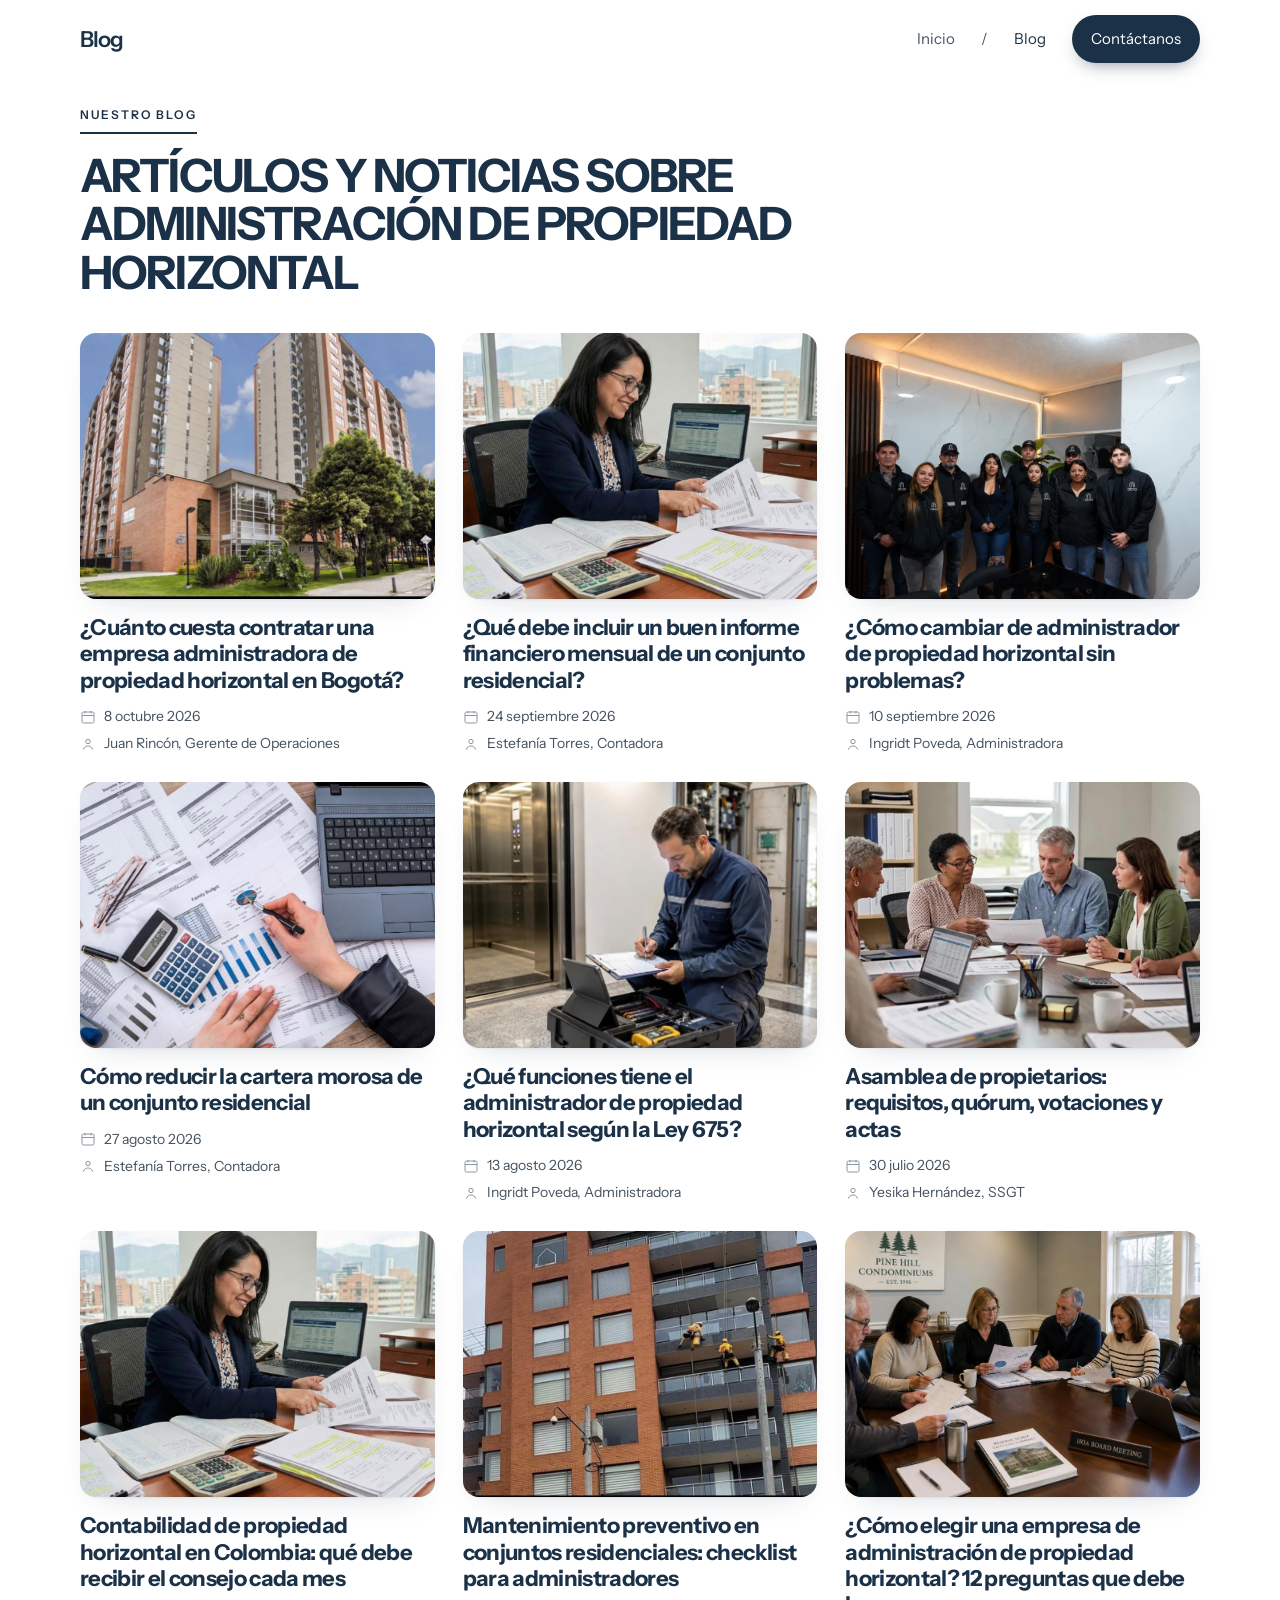
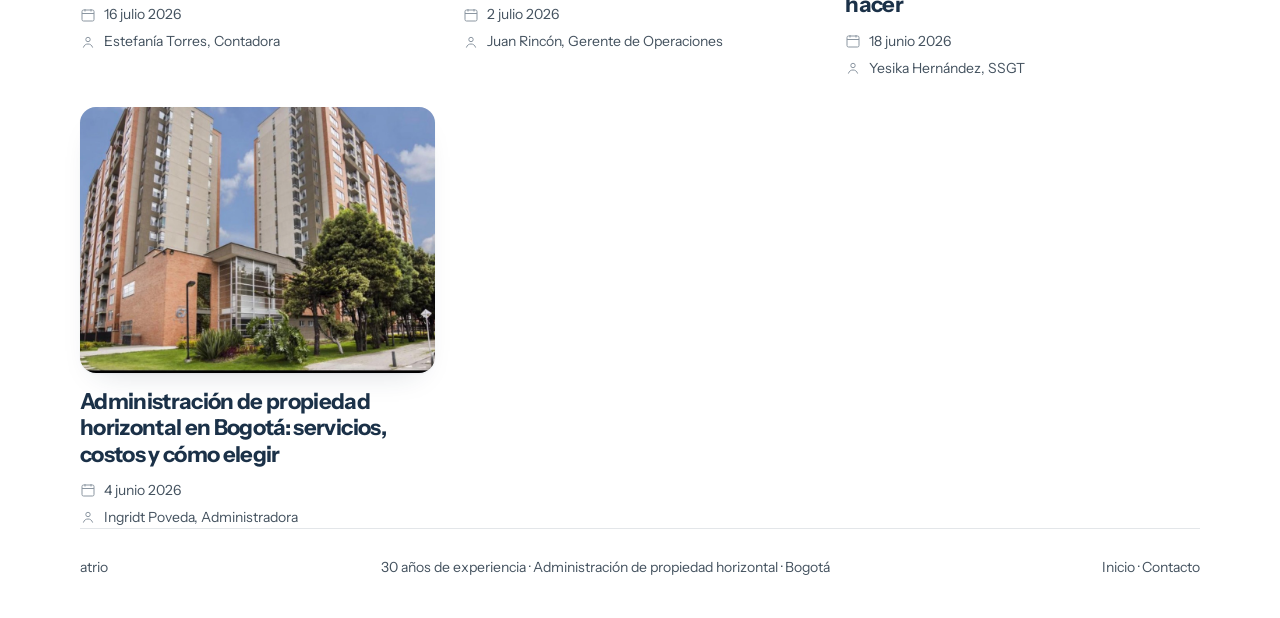
==== commit 40c0cede: "Amplía los blogs y firma cada artículo con el autor del equipo según el tema" ====
--- a/blog/index.html
+++ b/blog/index.html
@@ -51,7 +51,7 @@
 						</span>
 						<span>
 							<svg width="16" height="16" viewBox="0 0 16 16" fill="none" aria-hidden="true"><circle cx="8" cy="5.5" r="2.2" stroke="currentColor"/><path d="M3.5 13.2c.7-2.2 2.3-3.2 4.5-3.2s3.8 1 4.5 3.2" stroke="currentColor" stroke-linecap="round"/></svg>
-							Equipo Atrio
+							Juan Rincón, Gerente de Operaciones
 						</span>
 					</p>
 				</a>
@@ -65,7 +65,7 @@
 						</span>
 						<span>
 							<svg width="16" height="16" viewBox="0 0 16 16" fill="none" aria-hidden="true"><circle cx="8" cy="5.5" r="2.2" stroke="currentColor"/><path d="M3.5 13.2c.7-2.2 2.3-3.2 4.5-3.2s3.8 1 4.5 3.2" stroke="currentColor" stroke-linecap="round"/></svg>
-							Equipo Atrio
+							Estefanía Torres, Contadora
 						</span>
 					</p>
 				</a>
@@ -79,7 +79,7 @@
 						</span>
 						<span>
 							<svg width="16" height="16" viewBox="0 0 16 16" fill="none" aria-hidden="true"><circle cx="8" cy="5.5" r="2.2" stroke="currentColor"/><path d="M3.5 13.2c.7-2.2 2.3-3.2 4.5-3.2s3.8 1 4.5 3.2" stroke="currentColor" stroke-linecap="round"/></svg>
-							Equipo Atrio
+							Ingridt Poveda, Administradora
 						</span>
 					</p>
 				</a>
@@ -93,7 +93,7 @@
 						</span>
 						<span>
 							<svg width="16" height="16" viewBox="0 0 16 16" fill="none" aria-hidden="true"><circle cx="8" cy="5.5" r="2.2" stroke="currentColor"/><path d="M3.5 13.2c.7-2.2 2.3-3.2 4.5-3.2s3.8 1 4.5 3.2" stroke="currentColor" stroke-linecap="round"/></svg>
-							Equipo Atrio
+							Estefanía Torres, Contadora
 						</span>
 					</p>
 				</a>
@@ -107,7 +107,7 @@
 						</span>
 						<span>
 							<svg width="16" height="16" viewBox="0 0 16 16" fill="none" aria-hidden="true"><circle cx="8" cy="5.5" r="2.2" stroke="currentColor"/><path d="M3.5 13.2c.7-2.2 2.3-3.2 4.5-3.2s3.8 1 4.5 3.2" stroke="currentColor" stroke-linecap="round"/></svg>
-							Equipo Atrio
+							Ingridt Poveda, Administradora
 						</span>
 					</p>
 				</a>
@@ -121,7 +121,7 @@
 						</span>
 						<span>
 							<svg width="16" height="16" viewBox="0 0 16 16" fill="none" aria-hidden="true"><circle cx="8" cy="5.5" r="2.2" stroke="currentColor"/><path d="M3.5 13.2c.7-2.2 2.3-3.2 4.5-3.2s3.8 1 4.5 3.2" stroke="currentColor" stroke-linecap="round"/></svg>
-							Equipo Atrio
+							Yesika Hernández, SSGT
 						</span>
 					</p>
 				</a>
@@ -135,7 +135,7 @@
 						</span>
 						<span>
 							<svg width="16" height="16" viewBox="0 0 16 16" fill="none" aria-hidden="true"><circle cx="8" cy="5.5" r="2.2" stroke="currentColor"/><path d="M3.5 13.2c.7-2.2 2.3-3.2 4.5-3.2s3.8 1 4.5 3.2" stroke="currentColor" stroke-linecap="round"/></svg>
-							Equipo Atrio
+							Estefanía Torres, Contadora
 						</span>
 					</p>
 				</a>
@@ -149,7 +149,7 @@
 						</span>
 						<span>
 							<svg width="16" height="16" viewBox="0 0 16 16" fill="none" aria-hidden="true"><circle cx="8" cy="5.5" r="2.2" stroke="currentColor"/><path d="M3.5 13.2c.7-2.2 2.3-3.2 4.5-3.2s3.8 1 4.5 3.2" stroke="currentColor" stroke-linecap="round"/></svg>
-							Equipo Atrio
+							Juan Rincón, Gerente de Operaciones
 						</span>
 					</p>
 				</a>
@@ -163,7 +163,7 @@
 						</span>
 						<span>
 							<svg width="16" height="16" viewBox="0 0 16 16" fill="none" aria-hidden="true"><circle cx="8" cy="5.5" r="2.2" stroke="currentColor"/><path d="M3.5 13.2c.7-2.2 2.3-3.2 4.5-3.2s3.8 1 4.5 3.2" stroke="currentColor" stroke-linecap="round"/></svg>
-							Equipo Atrio
+							Yesika Hernández, SSGT
 						</span>
 					</p>
 				</a>
@@ -177,7 +177,7 @@
 						</span>
 						<span>
 							<svg width="16" height="16" viewBox="0 0 16 16" fill="none" aria-hidden="true"><circle cx="8" cy="5.5" r="2.2" stroke="currentColor"/><path d="M3.5 13.2c.7-2.2 2.3-3.2 4.5-3.2s3.8 1 4.5 3.2" stroke="currentColor" stroke-linecap="round"/></svg>
-							Equipo Atrio
+							Ingridt Poveda, Administradora
 						</span>
 					</p>
 				</a>
